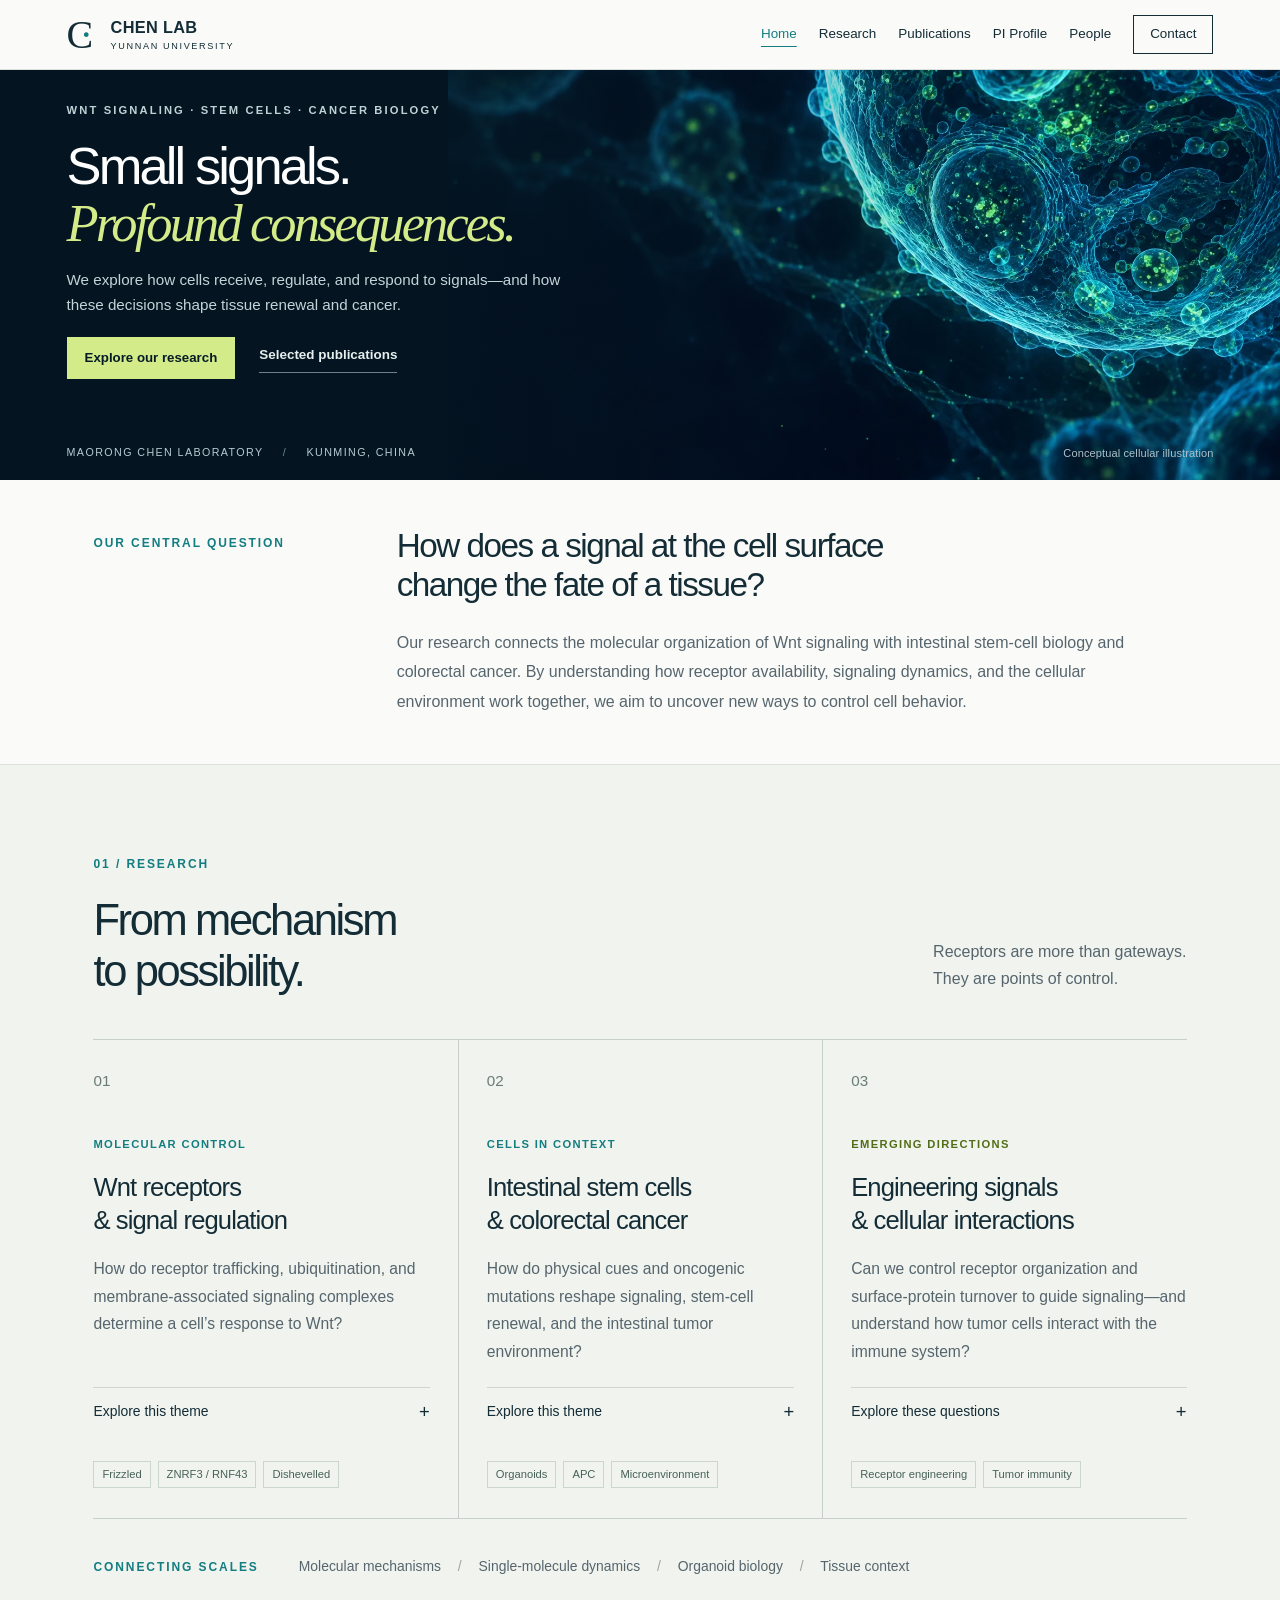
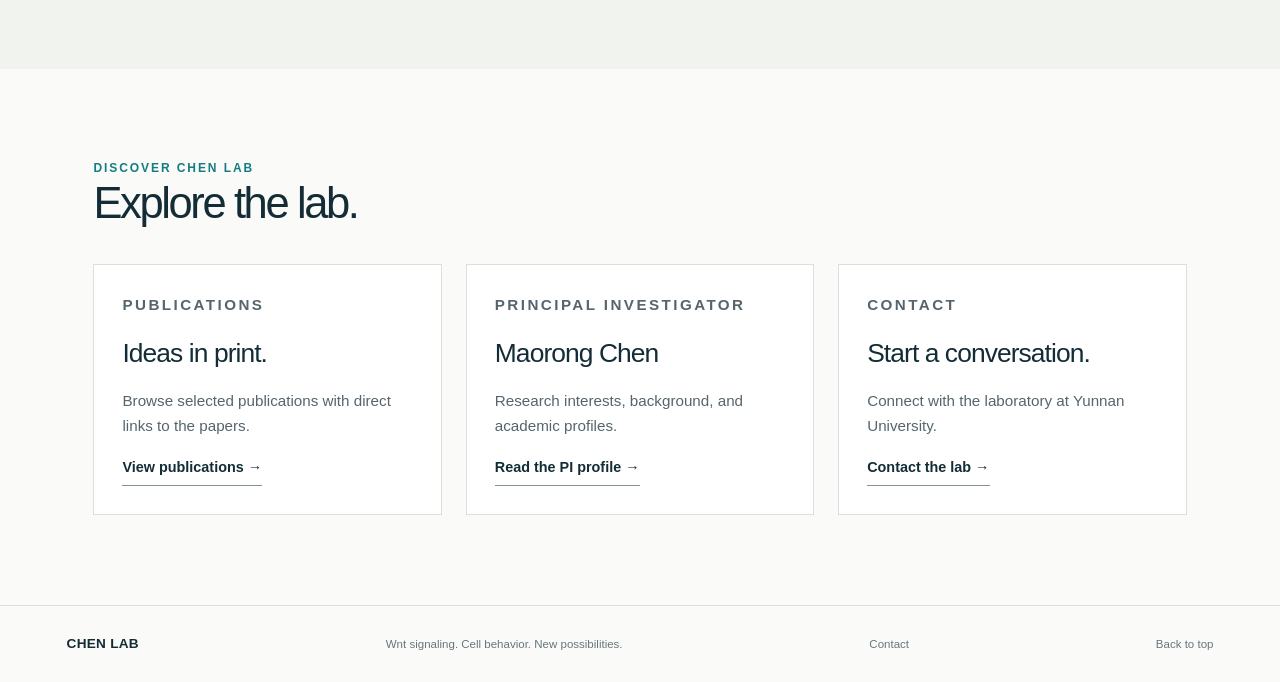
==== index.html @ 3b71ea8e "Prepare lab website for GitHub Pages at repository root" ====
<!doctype html>
<html lang="en"><head>
  <meta charset="utf-8"><meta name="viewport" content="width=device-width, initial-scale=1">
  <title>Chen Lab — Wnt Signaling &amp; Cancer Biology</title>
  <meta name="description" content="Maorong Chen’s laboratory at Yunnan University. Wnt signaling, stem cells, and cancer biology.">
  <meta name="theme-color" content="#071b27">
  <meta property="og:title" content="Chen Lab — Wnt Signaling &amp; Cancer Biology">
  <meta property="og:description" content="Maorong Chen’s laboratory at Yunnan University. Wnt signaling, stem cells, and cancer biology.">
  <link rel="icon" type="image/svg+xml" href="data:image/svg+xml,%3Csvg%20xmlns='http://www.w3.org/2000/svg'%20viewBox='0%200%2064%2064'%3E%3Crect%20width='64'%20height='64'%20rx='12'%20fill='%23071b27'/%3E%3Cpath%20d='M44%2018a20%2020%200%201%200%200%2028'%20fill='none'%20stroke='%23d3eb89'%20stroke-width='7'/%3E%3Ccircle%20cx='43'%20cy='32'%20r='5'%20fill='%234cbdc2'/%3E%3C/svg%3E">
  <link rel="stylesheet" href="style.css?v=portrait3"><script src="app.js" defer></script></head>
<body><a class="skip" href="#main">Skip to content</a><header class="site-header">
  <a class="brand" href="index.html" aria-label="Chen Lab home"><span class="brand-symbol" aria-hidden="true">C<span>·</span></span><span>CHEN LAB<small>YUNNAN UNIVERSITY</small></span></a>
  <button class="menu-button" aria-expanded="false" aria-controls="navigation">Menu <span aria-hidden="true">+</span></button>
  <nav id="navigation" aria-label="Main navigation"><a href="index.html" aria-current="page">Home</a><a href="index.html#research">Research</a><a href="publications.html">Publications</a><a href="pi.html">PI Profile</a><a href="people.html">People</a><a href="contact.html" class="nav-contact">Contact</a></nav></header>
<main id="main"><section class="hero" id="home" aria-labelledby="hero-title">
  <img class="hero-image" src="cellular-landscape.webp" width="1536" height="1024" alt="Conceptual illustration of luminous cell membranes and intracellular vesicles" fetchpriority="high">
  <div class="hero-content">
    <p class="eyebrow light">WNT SIGNALING · STEM CELLS · CANCER BIOLOGY</p>
    <h1 id="hero-title">Small signals.<br><em>Profound consequences.</em></h1>
    <p class="hero-description">We explore how cells receive, regulate, and respond to signals—and how these decisions shape tissue renewal and cancer.</p>
    <div class="hero-actions"><a class="button lime" href="#research">Explore our research</a><a class="text-link light" href="publications.html">Selected publications</a></div>
  </div>
  <div class="hero-bottom"><span>MAORONG CHEN LABORATORY <span class="divider">/</span> KUNMING, CHINA</span><span class="art-caption">Conceptual cellular illustration</span></div>
</section>
<section class="intro section-pad">
  <p class="eyebrow">OUR CENTRAL QUESTION</p>
  <div><h2>How does a signal at the cell surface<br class="desktop-break"> change the fate of a tissue?</h2><p>Our research connects the molecular organization of Wnt signaling with intestinal stem-cell biology and colorectal cancer. By understanding how receptor availability, signaling dynamics, and the cellular environment work together, we aim to uncover new ways to control cell behavior.</p></div>
</section>
<section class="research section-pad" id="research" aria-labelledby="research-title">
  <div class="section-heading"><div><p class="eyebrow">01 / RESEARCH</p><h2 id="research-title">From mechanism<br>to possibility.</h2></div><p>Receptors are more than gateways.<br>They are points of control.</p></div>
  <div class="research-grid">
    <article class="research-card"><span class="index">01</span><div class="topic-label">MOLECULAR CONTROL</div><h3>Wnt receptors<br>&amp; signal regulation</h3><p>How do receptor trafficking, ubiquitination, and membrane-associated signaling complexes determine a cell’s response to Wnt?</p><details><summary>Explore this theme <span aria-hidden="true">+</span></summary><div class="detail-content">Published work examines Frizzled regulation by TMEM79, the RSPO–ZNRF3/RNF43 system, and the dynamics of Dishevelled at the plasma membrane.<a href="https://doi.org/10.7554/eLife.56793" target="_blank" rel="noopener noreferrer">Read the TMEM79 study</a></div></details><div class="tags"><span>Frizzled</span><span>ZNRF3 / RNF43</span><span>Dishevelled</span></div></article>
    <article class="research-card"><span class="index">02</span><div class="topic-label">CELLS IN CONTEXT</div><h3>Intestinal stem cells<br>&amp; colorectal cancer</h3><p>How do physical cues and oncogenic mutations reshape signaling, stem-cell renewal, and the intestinal tumor environment?</p><details><summary>Explore this theme <span aria-hidden="true">+</span></summary><div class="detail-content">Organoid mechanobiology and APC-dependent signaling provide complementary ways to connect molecular mechanisms with tissue behavior and cancer.<a href="https://doi.org/10.1016/j.stem.2020.09.012" target="_blank" rel="noopener noreferrer">Read the organoid study</a></div></details><div class="tags"><span>Organoids</span><span>APC</span><span>Microenvironment</span></div></article>
    <article class="research-card accent-card"><span class="index">03</span><div class="topic-label">EMERGING DIRECTIONS</div><h3>Engineering signals<br>&amp; cellular interactions</h3><p>Can we control receptor organization and surface-protein turnover to guide signaling—and understand how tumor cells interact with the immune system?</p><details><summary>Explore these questions <span aria-hidden="true">+</span></summary><div class="detail-content">Research interests include synthetic Wnt receptor control, targeted degradation of cell-surface proteins, and receptor functions beyond β-catenin. Intercellular material and organelle transfer offers a further exploratory direction.</div></details><div class="tags"><span>Receptor engineering</span><span>Tumor immunity</span></div></article>
  </div>
  <div class="approach"><p class="eyebrow">CONNECTING SCALES</p><p>Molecular mechanisms <span aria-hidden="true">/</span> Single-molecule dynamics <span aria-hidden="true">/</span> Organoid biology <span aria-hidden="true">/</span> Tissue context</p></div>
</section>
<section class="section-pad" aria-labelledby="discover-title"><p class="eyebrow">DISCOVER CHEN LAB</p><h2 id="discover-title">Explore the lab.</h2><div class="page-links"><a class="page-link-card" href="publications.html"><p class="eyebrow">PUBLICATIONS</p><h3>Ideas in print.</h3><p>Browse selected publications with direct links to the papers.</p><span class="text-link">View publications →</span></a><a class="page-link-card" href="pi.html"><p class="eyebrow">PRINCIPAL INVESTIGATOR</p><h3>Maorong Chen</h3><p>Research interests, background, and academic profiles.</p><span class="text-link">Read the PI profile →</span></a><a class="page-link-card" href="contact.html"><p class="eyebrow">CONTACT</p><h3>Start a conversation.</h3><p>Connect with the laboratory at Yunnan University.</p><span class="text-link">Contact the lab →</span></a></div></section></main><footer><a class="footer-brand" href="index.html">CHEN LAB</a><p>Wnt signaling. Cell behavior. New possibilities.</p><a href="contact.html">Contact</a><a href="#main">Back to top</a></footer></body></html>
---- style.css ----
:root{--navy:#071b27;--ink:#132c36;--muted:#56656d;--lime:#d3eb89;--teal:#137d81;--paper:#fafbf8;--line:#dbe0dd;--font:'DM Sans',Arial,sans-serif;--display:'Manrope',Arial,sans-serif}*{box-sizing:border-box}html{scroll-behavior:smooth;scroll-padding-top:110px}body{margin:0;background:var(--paper);color:var(--ink);font-family:var(--font);font-size:16px;line-height:1.65}a{color:inherit;text-decoration:none}button{font:inherit}a,button,summary{-webkit-tap-highlight-color:transparent}a:focus-visible,button:focus-visible,summary:focus-visible{outline:3px solid var(--teal);outline-offset:6px}::selection{background:var(--lime);color:var(--navy)}h1,h2,h3,p{margin:0}h1,h2,h3{font-family:var(--display);font-weight:500}h2{font-size:clamp(2.25rem,3.4vw,3.5rem);line-height:1.18;letter-spacing:-.055em}h3{font-size:1.6rem;line-height:1.3;letter-spacing:-.035em}.skip{position:fixed;left:20px;top:-100px;padding:10px 20px;background:var(--lime);z-index:99}.skip:focus{top:10px}.site-header{height:100px;padding:0 5.2%;display:flex;align-items:center;justify-content:space-between;background:var(--paper);position:sticky;top:0;z-index:20;border-bottom:1px solid var(--line)}.brand{display:flex;gap:13px;align-items:center;font-family:var(--display);font-weight:800;font-size:1.2rem;letter-spacing:.02em;line-height:1.4}.brand small{display:block;font-family:var(--font);font-size:.66rem;letter-spacing:.18em;font-weight:500;margin-top:3px}.brand-symbol{font-family:Georgia,serif;font-weight:400;font-size:3.25rem;line-height:1;position:relative;letter-spacing:-.2em;width:43px}.brand-symbol span{color:var(--teal);position:relative;left:-4px}nav{display:flex;align-items:center;gap:32px;font-size:.9rem}nav a:hover{color:var(--teal)}.nav-contact{border:1px solid var(--ink);padding:10px 20px}.menu-button{display:none}.hero{position:relative;background:#03111f;color:white;min-height:670px;overflow:hidden;padding:73px 5.2% 88px;isolation:isolate}.hero-image{position:absolute;width:76%;height:100%;object-fit:cover;object-position:center;right:0;top:0;z-index:-2}.hero:after{content:'';position:absolute;inset:0;z-index:-1;background:linear-gradient(90deg,#041521 4%,rgba(4,21,33,.97) 27%,rgba(4,21,33,.7) 42%,rgba(4,21,33,.03) 72%)}.eyebrow{font-size:.75rem;letter-spacing:.16em;font-weight:650;line-height:1.6;color:var(--teal)}.eyebrow.light{color:#bfd3d7}.hero .eyebrow{font-size:.7rem;letter-spacing:.19em}.hero h1{font-size:clamp(3.8rem,5.8vw,6.1rem);letter-spacing:-.055em;line-height:1.035;margin:28px 0 27px}.hero h1 em,.contact h2 em{font-family:Georgia,serif;font-weight:400;color:var(--lime)}.hero-description{max-width:440px;color:#c4d3d9;font-size:1.03rem;line-height:1.75}.hero-actions{display:flex;align-items:center;gap:25px;margin-top:33px}.button{display:inline-flex;justify-content:center;align-items:center;font-size:.88rem;font-weight:600;min-height:49px;padding:13px 23px;transition:background .2s,color .2s}.button.lime{background:var(--lime);color:var(--navy)}.button.lime:hover{background:#e3f6b5}.text-link{font-size:.9rem;font-weight:550;border-bottom:1px solid #849394;padding-bottom:5px}.text-link:hover{color:var(--teal);border-color:var(--teal)}.text-link.light{color:#e7eeee;border-color:#6e828d}.hero-bottom{position:absolute;bottom:24px;left:5.2%;right:5.2%;display:flex;justify-content:space-between;gap:20px;font-size:.67rem;letter-spacing:.13em;color:#b6cbd3}.divider{margin:0 15px;color:#6d8796}.hero-bottom .art-caption{font-size:.69rem;letter-spacing:.01em;color:#adbfca}.section-pad{padding:90px 7.3%}.intro{display:grid;grid-template-columns:1fr 3fr;gap:40px;border-bottom:1px solid var(--line);padding-top:69px;padding-bottom:72px}.intro .eyebrow{padding-top:8px}.intro h2{font-size:clamp(1.7rem,2.6vw,2.7rem);letter-spacing:-.045em}.intro p:not(.eyebrow){color:var(--muted);max-width:760px;margin-top:23px;line-height:1.85}.section-heading{display:flex;align-items:end;justify-content:space-between;gap:30px;margin-bottom:42px}.section-heading .eyebrow{margin-bottom:20px}.section-heading>p{color:var(--muted);padding-bottom:5px}.research{background:#f0f3ee}.research-grid{display:grid;grid-template-columns:repeat(3,minmax(0,1fr));border-top:1px solid #c7cfca;border-bottom:1px solid #c7cfca}.research-card{padding:28px 28px 30px 0;display:flex;flex-direction:column;min-width:0}.research-card+.research-card{padding-left:28px;border-left:1px solid #c7cfca}.research-card:last-child{padding-right:0}.index{font-size:.95rem;color:#697c75;font-family:var(--display);margin-bottom:42px}.topic-label{font-size:.7rem;letter-spacing:.12em;color:var(--teal);font-weight:600;margin-bottom:17px}.research-card h3{margin-bottom:18px;font-size:clamp(1.35rem,2vw,1.85rem)}.research-card>p{color:var(--muted);font-size:.98rem;line-height:1.75;margin-bottom:22px}.research-card details{margin-top:auto}.research-card summary{display:flex;justify-content:space-between;gap:10px;cursor:pointer;font-size:.87rem;padding:12px 0;border-top:1px solid #ccd5cf;list-style:none}.research-card summary::-webkit-details-marker{display:none}.research-card summary span{font-size:1.15rem;line-height:1.3}.research-card details[open] summary span{transform:rotate(45deg)}.detail-content{font-size:.91rem;color:var(--muted);padding-bottom:18px}.detail-content a{display:block;color:var(--teal);text-decoration:underline;margin-top:14px}.tags{display:flex;flex-wrap:wrap;gap:7px;margin-top:25px}.tags span{font-size:.7rem;border:1px solid #cbd6cd;padding:3px 8px;color:#476257}.accent-card .topic-label{color:#526d17}.approach{margin-top:34px;display:flex;gap:40px;align-items:baseline}.approach>p:last-child{font-size:.87rem;color:var(--muted);line-height:1.9}.approach span{margin:0 13px;color:#9aa69e}.publications .section-heading{margin-bottom:36px}.publication-controls{display:flex;justify-content:space-between;align-items:center;gap:20px;padding-bottom:17px;border-bottom:1px solid var(--ink)}.filters{display:flex;gap:7px;flex-wrap:wrap}.filter{border:1px solid transparent;background:transparent;color:var(--muted);font-size:.84rem;cursor:pointer;padding:8px 14px}.filter.active{background:var(--navy);color:#fff}.filter:not(.active):hover{background:#e9eeea}.pub-count{font-size:.75rem;color:var(--muted);white-space:nowrap}.publication{display:grid;grid-template-columns:70px minmax(0,1fr) 95px;gap:25px;padding:30px 0;border-bottom:1px solid var(--line);align-items:start}.publication[hidden]{display:none}.pub-year{font-family:var(--display);font-size:1.17rem;line-height:1.4;padding-top:4px;color:#697e83}.journal{color:var(--teal);font-size:.85rem;font-weight:600;margin-bottom:9px}.journal span{color:#778489;font-weight:400;font-size:.75rem;margin-left:12px}.publication h3{font-size:1.2rem;font-weight:550;letter-spacing:-.015em;line-height:1.45;max-width:850px}.publication h3 a:hover{color:var(--teal)}.authors{font-size:.86rem;color:#6a757a;margin-top:10px;line-height:1.7}.authors strong{color:#324b54;font-weight:550}.pub-note{font-size:.72rem;color:#738186;margin-top:6px}.paper-link{font-size:.8rem;text-align:right;text-decoration:underline;text-underline-offset:5px;margin-top:5px}.paper-link:hover{color:var(--teal)}.selected-note{font-size:.8rem;color:var(--muted);margin-top:24px;max-width:770px}.people{background:#e9eee9;display:grid;grid-template-columns:1fr 1.8fr;gap:90px}.pi-monogram{font-family:Georgia,serif;font-size:8.3rem;line-height:1.1;letter-spacing:-.1em;color:#2d565b;margin-top:65px}.pi-monogram span{display:block;font-family:var(--font);letter-spacing:.65em;font-size:1rem;padding-left:10px;margin-top:15px;color:#6c8580}.pi-content h2{margin-top:18px;font-size:3rem}.pi-content h2 span{font-size:1.3rem;font-family:var(--font);letter-spacing:.1em;margin-left:25px;font-weight:400;color:#5a746f}.pi-lead{font-size:1.2rem;color:#2a4c50;margin:22px 0}.pi-content>p:not(.eyebrow):not(.pi-lead){color:var(--muted);margin-top:16px;max-width:630px}.profile-links{display:flex;gap:28px;margin-top:28px}.contact{background:var(--navy);color:#f5f8f5;display:grid;grid-template-columns:1.7fr 1fr;gap:70px}.contact h2{margin:20px 0 25px;font-size:clamp(2.4rem,3.5vw,3.7rem);letter-spacing:-.035em}.contact>div>p:not(.eyebrow){max-width:490px;color:#b7c8cd}.contact-email{display:inline-block;font-size:clamp(1.2rem,2.1vw,2rem);margin-top:26px;border-bottom:1px solid #799098;padding-bottom:5px;overflow-wrap:anywhere}.contact-email:hover{color:var(--lime)}.address{border-left:1px solid #3c505a;padding-left:65px}.address p:not(.eyebrow){margin-top:22px}.outline{border:1px solid #82969d;color:#edf3f5;margin-top:25px}.outline:hover{background:#183441}footer{padding:27px 5.2%;display:flex;gap:30px;justify-content:space-between;align-items:center;font-size:.72rem;color:#66767b;border-top:1px solid var(--line)}.footer-brand{font-family:var(--display);font-size:.85rem;font-weight:750;color:var(--ink);letter-spacing:.02em}footer a:hover{text-decoration:underline}@media(min-width:1700px){.site-header,.hero,.section-pad,footer{padding-left:max(7%,calc((100vw - 1460px)/2));padding-right:max(7%,calc((100vw - 1460px)/2))}.hero-bottom{left:max(7%,calc((100vw - 1460px)/2));right:max(7%,calc((100vw - 1460px)/2))}}@media(max-width:1000px){nav{gap:19px}.site-header{padding:0 4%;height:88px}.hero{padding-left:6%;min-height:650px}.hero-image{width:85%;opacity:.85}.hero h1{font-size:4.6rem}.section-pad{padding:70px 6%}.intro{grid-template-columns:1fr;gap:23px}.research-card{padding-right:20px}.research-card+.research-card{padding-left:20px}.research-card h3{font-size:1.45rem}.approach{display:block}.approach>p:last-child{margin-top:10px}.people{gap:40px;grid-template-columns:1fr 2fr}.pi-monogram{font-size:6.5rem}.address{padding-left:35px}.contact{gap:35px}footer{flex-wrap:wrap;gap:14px 30px}}@media(max-width:720px){html{scroll-padding-top:90px}.site-header{height:80px;padding:0 6%}.brand{font-size:1.03rem}.brand small{font-size:.6rem}.brand-symbol{font-size:2.8rem;width:37px}.menu-button{display:flex;gap:15px;background:none;border:0;padding:10px 0 10px 15px;color:var(--ink);align-items:center;font-size:.9rem}.menu-button span{font-size:1.5rem}nav{display:none;position:absolute;top:80px;left:0;right:0;background:var(--paper);padding:20px 6% 26px;box-shadow:0 12px 15px #071b2715;align-items:stretch}nav.open{display:flex;flex-direction:column;gap:15px}nav a{padding:8px 0}.nav-contact{padding:10px 15px!important;text-align:center}.hero{min-height:715px;padding:51px 6% 99px}.hero-image{width:100%;object-position:63% center;opacity:.58}.hero:after{background:linear-gradient(90deg,rgba(4,21,33,.94),rgba(4,21,33,.56) 65%,rgba(4,21,33,.17))}.hero .eyebrow{font-size:.65rem;letter-spacing:.14em;max-width:290px}.hero h1{font-size:clamp(3.5rem,12vw,5rem);margin-top:31px}.hero-description{font-size:1rem;max-width:355px}.hero-actions{gap:22px;align-items:start;flex-direction:column;margin-top:27px}.hero-bottom{left:6%;right:6%;flex-direction:column;gap:7px;font-size:.58rem}.divider{margin:0 7px}.hero-bottom .art-caption{font-size:.63rem}.section-pad{padding:54px 6%}.intro h2{font-size:1.8rem;line-height:1.35}.desktop-break{display:none}.section-heading{align-items:start;flex-direction:column;gap:24px;margin-bottom:30px}.section-heading h2{font-size:2.5rem}.section-heading .eyebrow{margin-bottom:15px}.section-heading>p{font-size:.94rem}.research-grid{grid-template-columns:1fr}.research-card,.research-card+.research-card{border-left:0;padding:26px 0 30px}.research-card+.research-card{border-top:1px solid #c7cfca}.index{margin-bottom:22px}.research-card h3{font-size:1.8rem}.research-card>p{max-width:540px}.research-card h3 br{display:none}.tags{margin-top:14px}.approach span{margin:0 6px}.publication-controls{align-items:start;flex-direction:column;gap:12px}.filters{gap:3px}.filter{font-size:.76rem;padding:8px 9px}.publication{grid-template-columns:44px minmax(0,1fr);gap:15px;padding:26px 0}.pub-year{font-size:.95rem}.publication h3{font-size:1.1rem}.paper-link{grid-column:2;text-align:left;margin-top:0;justify-self:start}.journal span{display:block;margin-left:0;margin-top:2px}.authors{font-size:.8rem}.people{grid-template-columns:1fr;gap:30px}.pi-monogram{display:none}.pi-content h2{font-size:2.4rem}.pi-content h2 span{font-size:1rem;margin-left:14px}.pi-content>.eyebrow{font-size:.67rem}.contact{grid-template-columns:1fr;gap:40px}.contact h2{font-size:2.5rem}.contact-email{font-size:1.6rem}.address{border-left:0;border-top:1px solid #3c505a;padding-left:0;padding-top:30px}footer{display:grid;grid-template-columns:1fr;gap:12px;padding:27px 6%}footer p{order:2}}@media(prefers-reduced-motion:reduce){html{scroll-behavior:auto}*{transition:none!important}}

/* People page */
nav a[aria-current="page"]{color:var(--teal);text-decoration:underline;text-underline-offset:8px}.people-hero{background:var(--navy);color:var(--paper);padding-top:62px;padding-bottom:48px}.people-hero h1{font-size:clamp(3.2rem,6vw,6rem);line-height:1.08;letter-spacing:-.055em;margin:28px 0 32px}.people-hero h1 em{color:var(--lime);font-family:Georgia,serif;font-weight:400}.people-hero-bottom{display:flex;justify-content:space-between;align-items:end;border-top:1px solid #354952;padding-top:25px;gap:25px}.people-hero-bottom p{color:#bfd0d5;line-height:1.7}.member-section .section-heading h2{font-size:2.5rem}.member-affiliation{color:var(--muted);font-size:.85rem}.member-profile{display:grid;grid-template-columns:minmax(220px,.8fr) minmax(0,1.8fr);gap:65px;padding-top:12px}.member-identity{background:#183d43;color:var(--lime);min-height:370px;padding:46px 32px;display:flex;flex-direction:column;justify-content:center;align-items:center}.member-initials{font-family:Georgia,serif;font-size:7.7rem;line-height:1.1;letter-spacing:-.09em;padding-right:.09em}.member-identity>p{font-size:1.12rem;letter-spacing:.4em;padding-left:.4em;margin-top:20px;color:#c7dbd0}.identity-caption{font-size:.7rem;line-height:1.9;letter-spacing:.13em;text-align:center;margin-top:45px;color:#a9c3bc}.member-biography{padding:10px 0}.member-biography h2{font-size:2.5rem;margin:16px 0 22px}.member-biography h2 span{font-family:var(--font);font-size:1.05rem;letter-spacing:.15em;color:var(--muted);white-space:nowrap;margin-left:14px}.member-intro{font-size:1.18rem;line-height:1.65;color:#244b51;margin-bottom:20px}.member-biography>p:not(.eyebrow):not(.member-intro){color:var(--muted);margin-top:15px}.member-topics{display:flex;flex-wrap:wrap;gap:8px;margin-top:26px}.member-topics span{font-size:.78rem;background:#eaf0e8;color:#3c5b50;padding:5px 11px}.member-links{display:flex;flex-wrap:wrap;gap:12px 24px;margin-top:26px;font-size:.9rem}.member-links a{text-decoration:underline;text-underline-offset:5px;overflow-wrap:anywhere}.member-links a:hover{color:var(--teal)}.team-directory{background:#edf1ec;display:grid;grid-template-columns:1fr 3fr;gap:45px;padding-top:52px;padding-bottom:52px;border-top:1px solid var(--line);border-bottom:1px solid var(--line)}.team-directory h2{font-size:2.2rem}.team-directory p:not(.eyebrow){color:var(--muted);margin-top:18px}.people-contact{display:flex;align-items:center;justify-content:space-between;gap:35px}.people-contact h2{font-size:2.5rem;margin-top:16px}.people-contact p:not(.eyebrow){margin-top:18px;color:var(--muted)}.people-contact .button{flex-shrink:0}@media(max-width:1000px){.member-profile{gap:35px}.member-biography h2 span{display:block;margin:12px 0 0}.member-identity{min-height:320px;padding:35px 20px}.member-initials{font-size:6.5rem}}@media(max-width:720px){.people-hero{padding-top:45px}.people-hero h1{font-size:3.6rem}.people-hero-bottom{align-items:start;flex-direction:column}.member-profile{grid-template-columns:1fr;gap:30px}.member-identity{min-height:270px;max-width:420px;width:100%;align-items:start;padding:32px}.member-initials{font-size:5rem}.member-identity>p{font-size:.95rem}.identity-caption{text-align:left;margin-top:25px}.member-biography h2{font-size:2.2rem}.member-biography h2 span{display:inline;margin-left:10px;font-size:.9rem}.team-directory{grid-template-columns:1fr;gap:20px}.people-contact{align-items:start;flex-direction:column}.people-contact h2{font-size:2.2rem}.member-section .section-heading h2{font-size:2.2rem}}

main[hidden]{display:none!important}
/* Shared multipage layout */
nav{gap:22px}.page-title{font-size:clamp(2.7rem,4.5vw,4.6rem);line-height:1.12;letter-spacing:-.055em}
.contact h1{font-size:clamp(2.7rem,4.5vw,4.6rem);line-height:1.12;letter-spacing:-.045em;margin:20px 0 25px}
.contact h1 em{font-family:Georgia,serif;font-weight:400;color:var(--lime)}
.contact-page{min-height:calc(100vh - 190px);align-items:center}
.page-intro{max-width:650px;color:var(--muted);margin-top:23px}.page-links{display:grid;grid-template-columns:repeat(3,1fr);gap:24px;margin-top:35px}
.page-link-card{padding:28px;border:1px solid var(--line);display:flex;flex-direction:column;gap:18px;background:white}
.page-link-card:hover{border-color:var(--teal)}.page-link-card h3{font-size:1.65rem}.page-link-card p{color:var(--muted);font-size:.95rem}.page-link-card .text-link{align-self:start;margin-top:auto}
.member-links .button{text-decoration:none}.member-profile.compact{padding-top:0}.compact .member-identity{min-height:280px}.profile-links{flex-wrap:wrap}
@media(min-width:721px) and (max-width:1050px){.site-header{height:auto;min-height:100px;flex-wrap:wrap;gap:14px;padding-top:16px;padding-bottom:16px}nav{gap:18px;flex-wrap:wrap}.brand{font-size:1rem}}
@media(max-width:720px){.page-links{grid-template-columns:1fr}.contact-page{min-height:0}.page-title{font-size:2.5rem}.contact h1{font-size:2.5rem}}

/* Compact header and introductory banners */
html{scroll-padding-top:84px}
.site-header{height:70px;min-height:0;padding-top:0;padding-bottom:0}
.brand{font-size:1.02rem;gap:10px}.brand small{font-size:.57rem;margin-top:1px}.brand-symbol{font-size:2.5rem;width:34px}
nav{font-size:.84rem;gap:22px}.nav-contact{padding:7px 16px}
.hero{min-height:410px;padding:32px 5.2% 60px}
.hero-image{width:65%;object-position:center}
.hero h1{font-size:clamp(2.6rem,4.1vw,3.5rem);line-height:1.08;max-width:690px;margin:18px 0 16px}
.hero-description{max-width:530px;font-size:.95rem;line-height:1.65}
.hero-actions{margin-top:20px;gap:24px}.hero .button{min-height:42px;padding:10px 18px;font-size:.83rem}
.hero-bottom{bottom:18px}.hero .text-link{font-size:.84rem}
.intro{padding-top:46px;padding-bottom:48px}
.people-hero{padding-top:36px;padding-bottom:30px}
.people-hero h1{font-size:clamp(2.7rem,4vw,3.8rem);margin:18px 0 22px}
.people-hero-bottom{padding-top:18px}
@media(min-width:721px) and (max-width:1050px){
 .site-header{height:auto;min-height:70px;padding-top:10px;padding-bottom:10px;gap:9px}
 nav{gap:16px}.hero{padding-left:6%;min-height:390px}.hero h1{font-size:3rem;max-width:610px}
}
@media(max-width:720px){
 html{scroll-padding-top:78px}.site-header{height:64px;min-height:0;padding:0 6%;flex-wrap:nowrap}
 .brand{font-size:.94rem}.brand small{font-size:.54rem}.brand-symbol{font-size:2.3rem;width:31px}
 nav{top:64px}.hero{min-height:0;padding:28px 6% 70px}
 .hero-image{width:100%;opacity:.4}.hero h1{font-size:clamp(2.1rem,7.8vw,2.8rem);margin:16px 0 14px}
 .hero-description{font-size:.91rem;max-width:420px;line-height:1.6}
 .hero-actions{flex-direction:row;flex-wrap:wrap;align-items:center;gap:13px 20px;margin-top:18px}
 .hero-bottom{bottom:15px}.hero-bottom .art-caption{font-size:.59rem}
 .intro{padding-top:35px;padding-bottom:36px}
 .people-hero{padding-top:30px;padding-bottom:25px}.people-hero h1{font-size:2.6rem;margin:17px 0 20px}
}

/* PI photograph */
.pi-portrait-card{margin:0;max-width:360px;width:100%;align-self:start;background:#e9eee9}
.pi-portrait{display:block;width:100%;height:auto}
.pi-portrait-card figcaption{padding:17px 20px;font-size:1rem;color:var(--ink)}
.pi-portrait-card figcaption span{margin-left:10px;font-size:.9rem}
.pi-portrait-card figcaption small{display:block;margin-top:5px;font-size:.65rem;letter-spacing:.14em;color:var(--muted)}

/* People page photograph */
.lab-photo-section{padding-top:38px;padding-bottom:38px}
.lab-photo{width:100%;max-width:580px;margin:0 auto}
.lab-photo img{display:block;width:100%;height:auto}
.lab-photo figcaption{padding-top:12px;font-size:.82rem;color:var(--muted);text-align:center}
@media(max-width:720px){.lab-photo-section{padding-top:28px;padding-bottom:28px}}
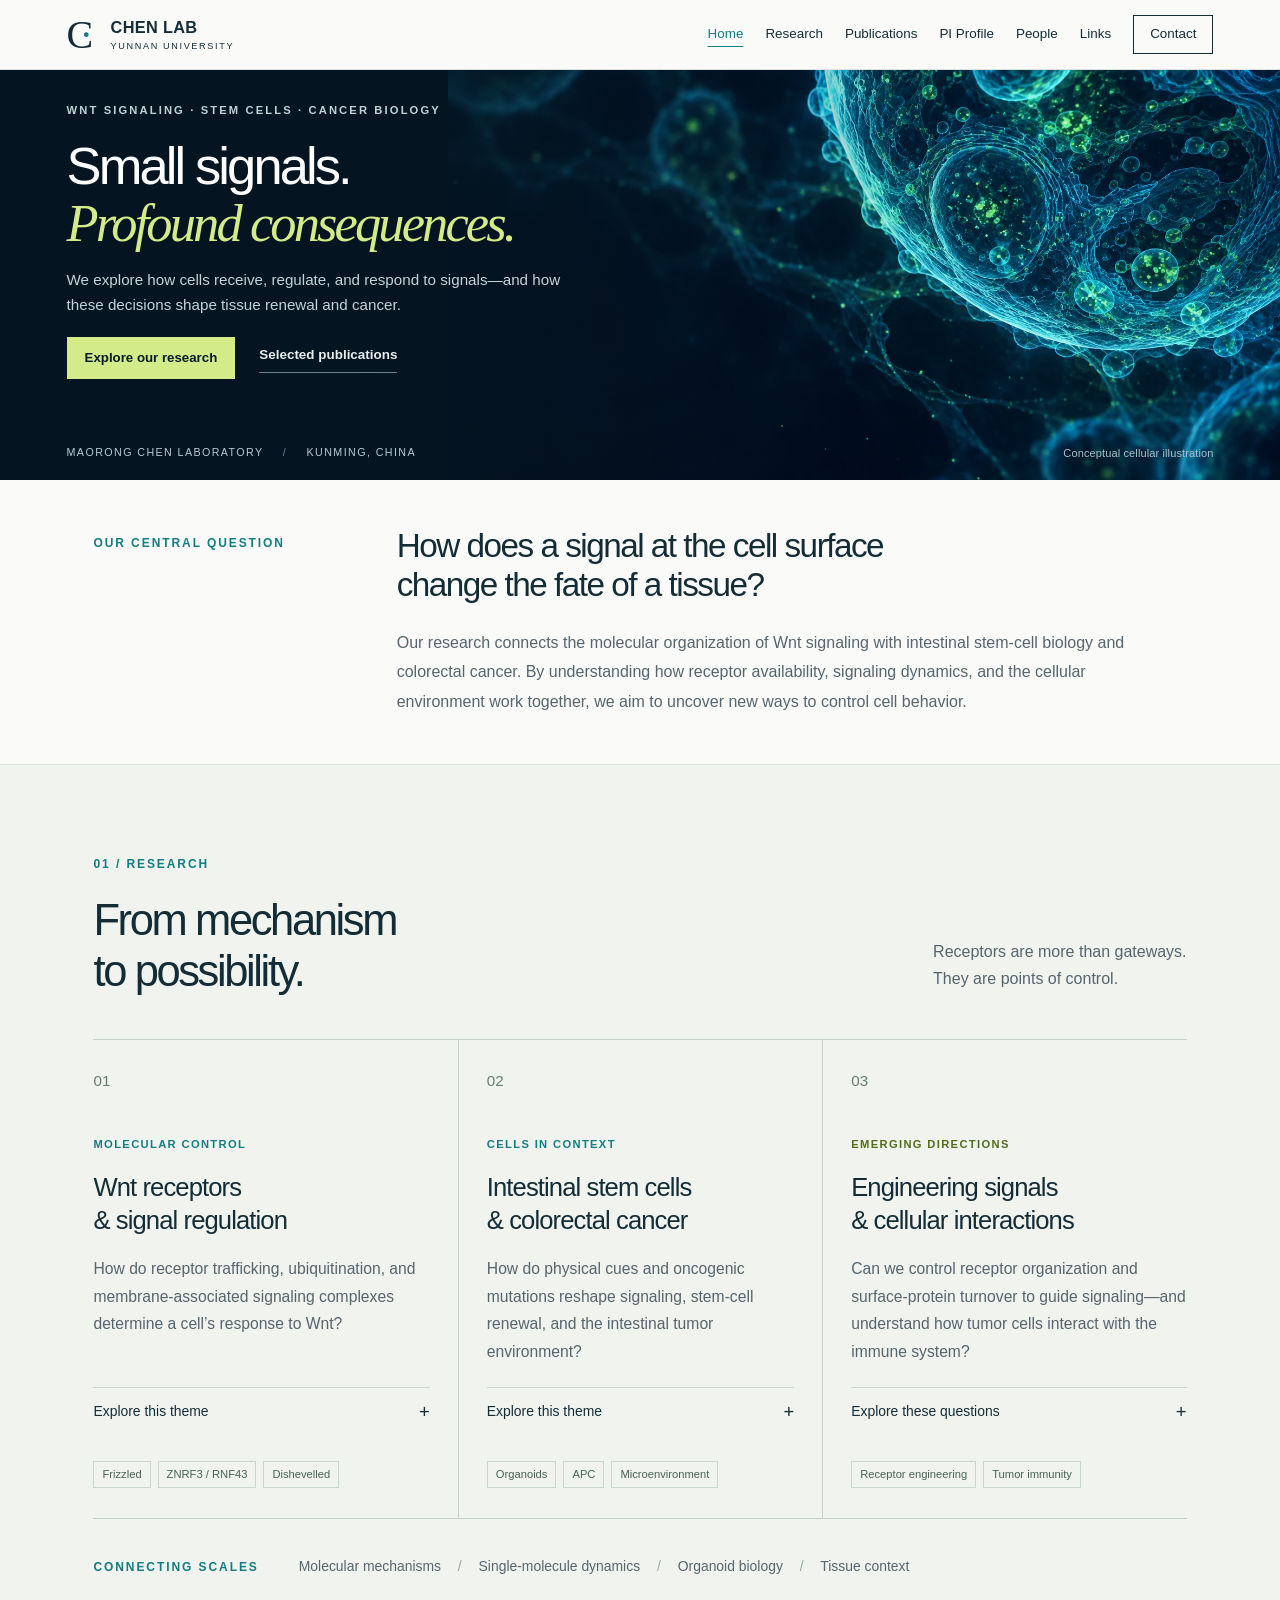
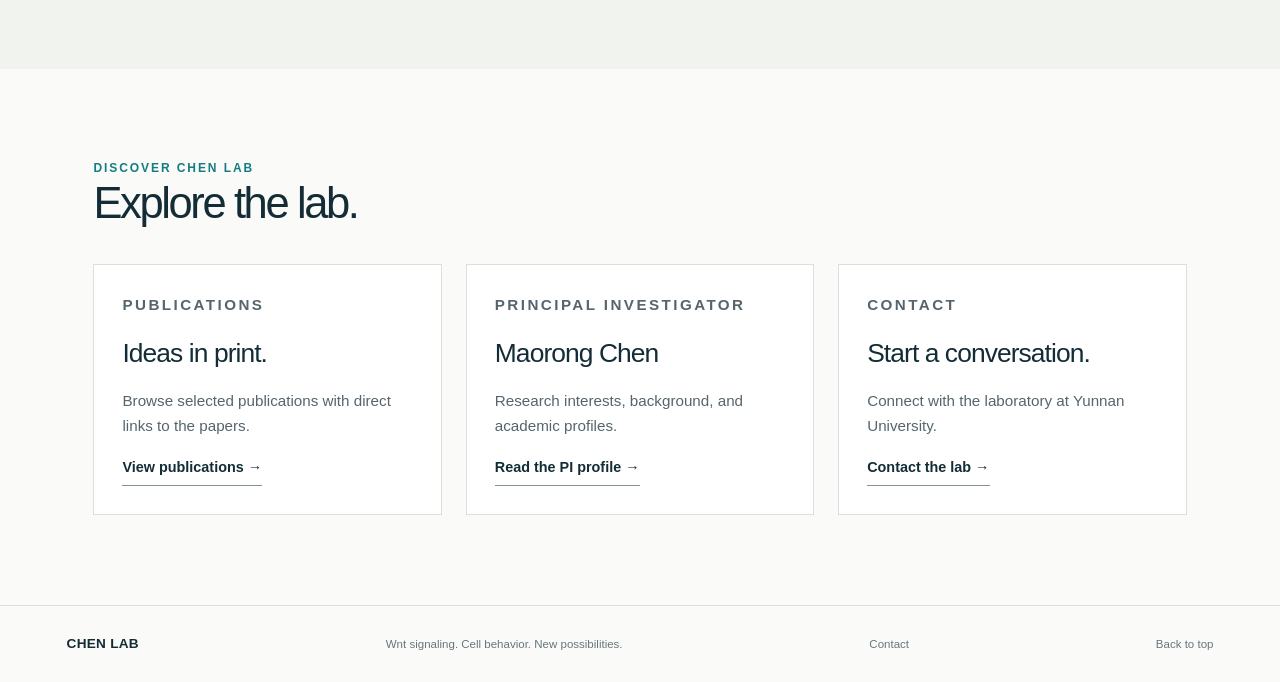
==== commit 71b46b68: "Add Links page with lab resources in four categories" ====
--- a/index.html
+++ b/index.html
@@ -7,11 +7,11 @@
   <meta property="og:title" content="Chen Lab — Wnt Signaling &amp; Cancer Biology">
   <meta property="og:description" content="Maorong Chen’s laboratory at Yunnan University. Wnt signaling, stem cells, and cancer biology.">
   <link rel="icon" type="image/svg+xml" href="data:image/svg+xml,%3Csvg%20xmlns='http://www.w3.org/2000/svg'%20viewBox='0%200%2064%2064'%3E%3Crect%20width='64'%20height='64'%20rx='12'%20fill='%23071b27'/%3E%3Cpath%20d='M44%2018a20%2020%200%201%200%200%2028'%20fill='none'%20stroke='%23d3eb89'%20stroke-width='7'/%3E%3Ccircle%20cx='43'%20cy='32'%20r='5'%20fill='%234cbdc2'/%3E%3C/svg%3E">
-  <link rel="stylesheet" href="style.css?v=portrait3"><script src="app.js" defer></script></head>
+  <link rel="stylesheet" href="style.css?v=links1"><script src="app.js" defer></script></head>
 <body><a class="skip" href="#main">Skip to content</a><header class="site-header">
   <a class="brand" href="index.html" aria-label="Chen Lab home"><span class="brand-symbol" aria-hidden="true">C<span>·</span></span><span>CHEN LAB<small>YUNNAN UNIVERSITY</small></span></a>
   <button class="menu-button" aria-expanded="false" aria-controls="navigation">Menu <span aria-hidden="true">+</span></button>
-  <nav id="navigation" aria-label="Main navigation"><a href="index.html" aria-current="page">Home</a><a href="index.html#research">Research</a><a href="publications.html">Publications</a><a href="pi.html">PI Profile</a><a href="people.html">People</a><a href="contact.html" class="nav-contact">Contact</a></nav></header>
+  <nav id="navigation" aria-label="Main navigation"><a href="index.html" aria-current="page">Home</a><a href="index.html#research">Research</a><a href="publications.html">Publications</a><a href="pi.html">PI Profile</a><a href="people.html">People</a><a href="links.html">Links</a><a href="contact.html" class="nav-contact">Contact</a></nav></header>
 <main id="main"><section class="hero" id="home" aria-labelledby="hero-title">
   <img class="hero-image" src="cellular-landscape.webp" width="1536" height="1024" alt="Conceptual illustration of luminous cell membranes and intracellular vesicles" fetchpriority="high">
   <div class="hero-content">
@@ -35,4 +35,4 @@
   </div>
   <div class="approach"><p class="eyebrow">CONNECTING SCALES</p><p>Molecular mechanisms <span aria-hidden="true">/</span> Single-molecule dynamics <span aria-hidden="true">/</span> Organoid biology <span aria-hidden="true">/</span> Tissue context</p></div>
 </section>
-<section class="section-pad" aria-labelledby="discover-title"><p class="eyebrow">DISCOVER CHEN LAB</p><h2 id="discover-title">Explore the lab.</h2><div class="page-links"><a class="page-link-card" href="publications.html"><p class="eyebrow">PUBLICATIONS</p><h3>Ideas in print.</h3><p>Browse selected publications with direct links to the papers.</p><span class="text-link">View publications →</span></a><a class="page-link-card" href="pi.html"><p class="eyebrow">PRINCIPAL INVESTIGATOR</p><h3>Maorong Chen</h3><p>Research interests, background, and academic profiles.</p><span class="text-link">Read the PI profile →</span></a><a class="page-link-card" href="contact.html"><p class="eyebrow">CONTACT</p><h3>Start a conversation.</h3><p>Connect with the laboratory at Yunnan University.</p><span class="text-link">Contact the lab →</span></a></div></section></main><footer><a class="footer-brand" href="index.html">CHEN LAB</a><p>Wnt signaling. Cell behavior. New possibilities.</p><a href="contact.html">Contact</a><a href="#main">Back to top</a></footer></body></html>+<section class="section-pad" aria-labelledby="discover-title"><p class="eyebrow">DISCOVER CHEN LAB</p><h2 id="discover-title">Explore the lab.</h2><div class="page-links"><a class="page-link-card" href="publications.html"><p class="eyebrow">PUBLICATIONS</p><h3>Ideas in print.</h3><p>Browse selected publications with direct links to the papers.</p><span class="text-link">View publications →</span></a><a class="page-link-card" href="pi.html"><p class="eyebrow">PRINCIPAL INVESTIGATOR</p><h3>Maorong Chen</h3><p>Research interests, background, and academic profiles.</p><span class="text-link">Read the PI profile →</span></a><a class="page-link-card" href="contact.html"><p class="eyebrow">CONTACT</p><h3>Start a conversation.</h3><p>Connect with the laboratory at Yunnan University.</p><span class="text-link">Contact the lab →</span></a></div></section></main><footer><a class="footer-brand" href="index.html">CHEN LAB</a><p>Wnt signaling. Cell behavior. New possibilities.</p><a href="contact.html">Contact</a><a href="#main">Back to top</a></footer></body></html>
--- a/style.css
+++ b/style.css
@@ -60,3 +60,17 @@
 .lab-photo img{display:block;width:100%;height:auto}
 .lab-photo figcaption{padding-top:12px;font-size:.82rem;color:var(--muted);text-align:center}
 @media(max-width:720px){.lab-photo-section{padding-top:28px;padding-bottom:28px}}
+
+
+/* Useful research links */
+.links-intro{color:#bfd0d5;font-size:.98rem}
+.resource-grid{display:grid;grid-template-columns:repeat(2,minmax(0,1fr));gap:42px 64px;padding-top:42px;padding-bottom:54px}
+.resource-group{min-width:0;border-top:2px solid var(--teal);padding-top:20px}
+.resource-group h2{font-size:1.5rem;letter-spacing:-.025em;line-height:1.3;margin-bottom:18px}
+.resource-list{list-style:none;padding:0;margin:0}
+.resource-list li{border-bottom:1px solid var(--line)}
+.resource-list a{display:flex;justify-content:space-between;align-items:baseline;gap:20px;padding:13px 0;font-size:.95rem;line-height:1.5;overflow-wrap:anywhere;color:var(--ink)}
+.resource-list a span{flex-shrink:0;color:var(--teal)}
+.resource-list a:hover{color:var(--teal);text-decoration:underline;text-underline-offset:4px}
+.resource-list a:focus-visible{outline:2px solid var(--teal);outline-offset:4px}
+@media(max-width:720px){.resource-grid{grid-template-columns:1fr;gap:32px;padding-top:30px;padding-bottom:38px}.resource-group h2{font-size:1.4rem}}
